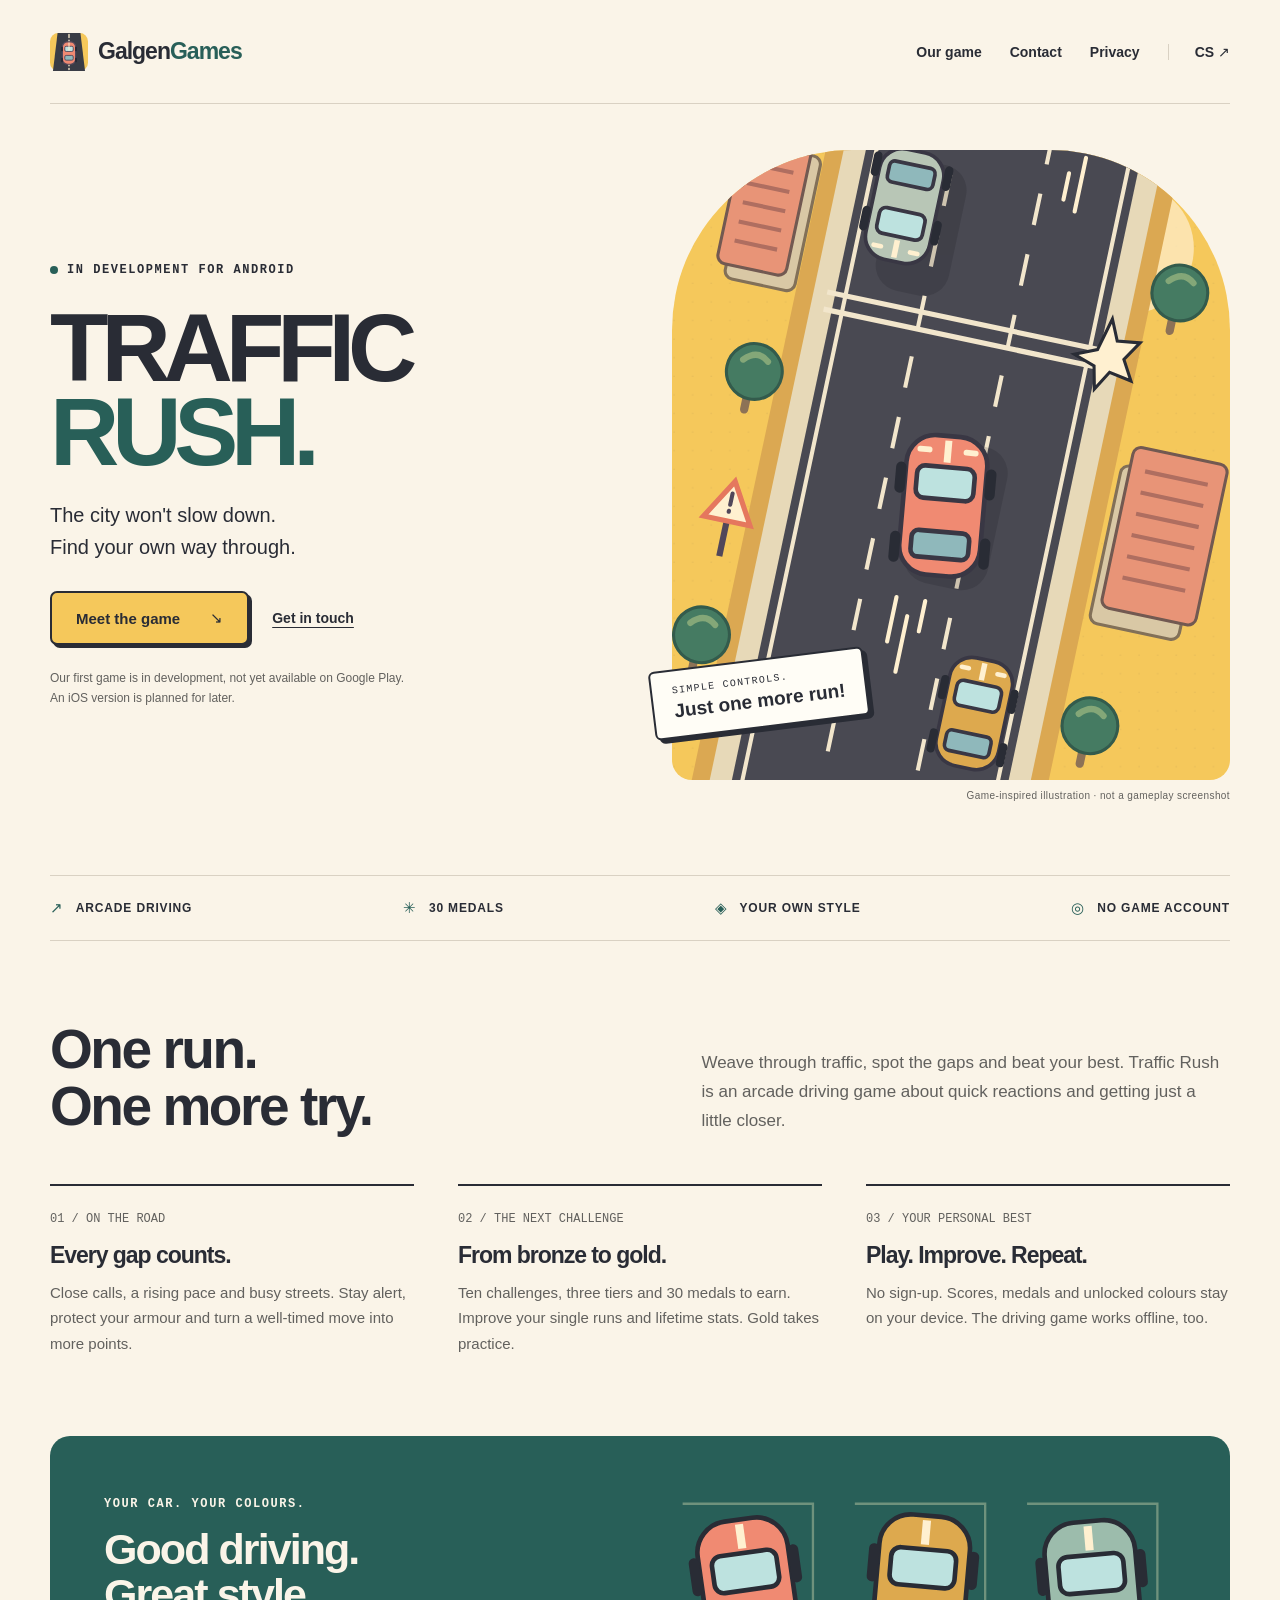
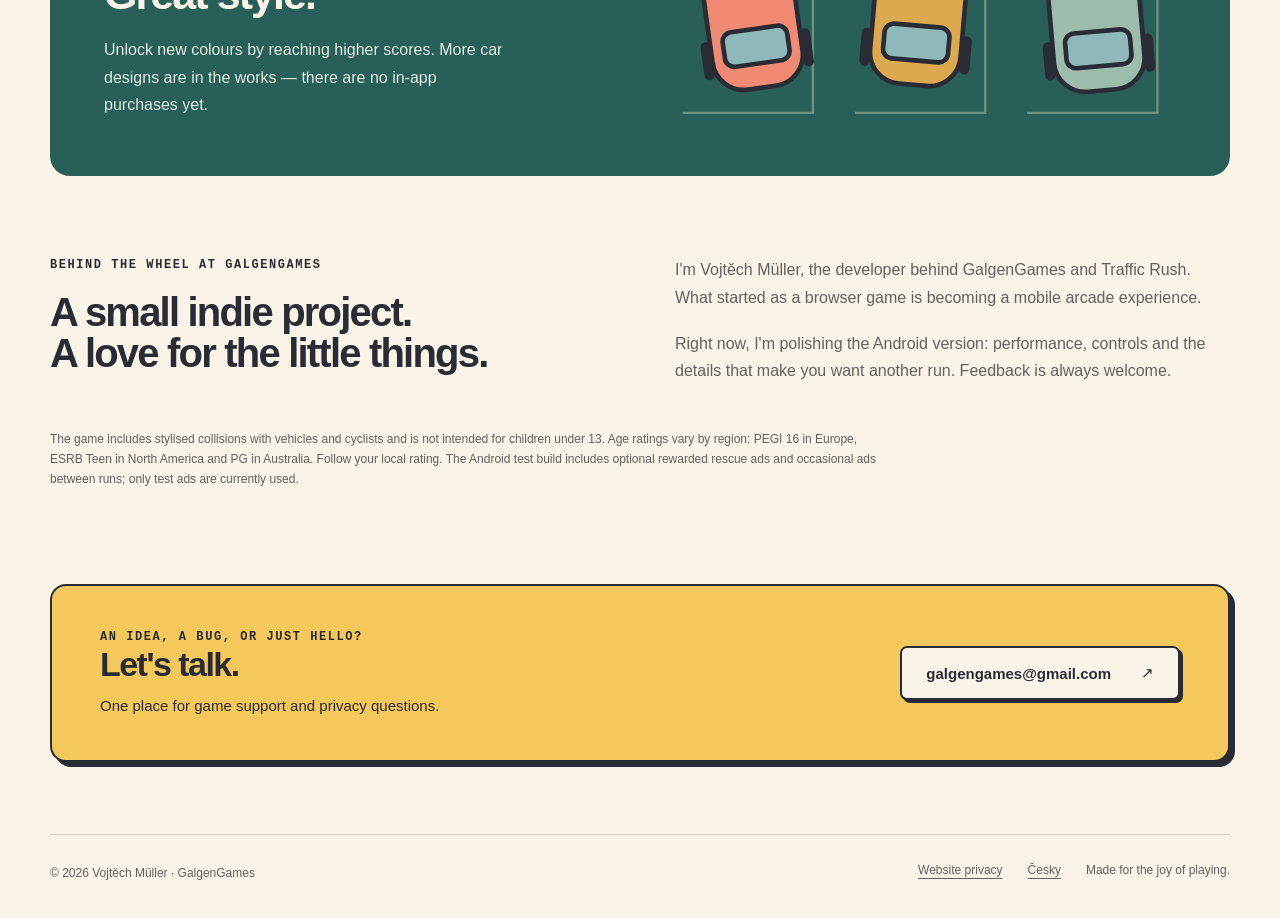
==== en/index.html @ c5737951 "Publish GalgenGames website with Czech and English pages" ====
<!doctype html>
<html lang="en">
<head>
  <meta charset="utf-8"><meta name="viewport" content="width=device-width,initial-scale=1">
  <title>GalgenGames — Traffic Rush</title>
  <meta name="description" content="Traffic Rush by GalgenGames. Quick arcade driving, close calls and 30 medals to earn. In development for Android.">
  <meta name="robots" content="index,follow"><meta name="theme-color" content="#faf4e8">
  <link rel="icon" href="../assets/icon.svg" type="image/svg+xml"><link rel="stylesheet" href="../assets/site.css">
  <link rel="alternate" hreflang="cs" href="../"><link rel="alternate" hreflang="en" href="./">
</head>
<body>
  <a class="skip" href="#main">Skip to content</a>
  <header class="site-header wrap"><a class="brand" href="./" aria-label="GalgenGames — home"><img src="../assets/icon.svg" width="38" height="38" alt=""><span>Galgen<span>Games</span></span></a><nav class="nav" aria-label="Main navigation"><a class="desktop-link" href="#game">Our game</a><a href="#contact">Contact</a><a class="desktop-link" href="privacy/">Privacy</a><a class="language" href="../" lang="cs" hreflang="cs" aria-label="Česká verze">CS ↗</a></nav></header>
  <main id="main">
    <section class="hero wrap" aria-labelledby="game-title"><div class="hero-copy"><div class="eyebrow status">In development for Android</div><h1 id="game-title">TRAFFIC<span>RUSH.</span></h1><p class="lead">The city won't slow down.<br>Find your own way through.</p><div class="hero-actions"><a class="button" href="#game">Meet the game <span aria-hidden="true">↘</span></a><a class="text-link" href="#contact">Get in touch</a></div><p class="release-note">Our first game is in development, not yet available on Google Play. An iOS version is planned for later.</p></div><figure class="hero-visual"><img src="../assets/road.svg" width="540" height="610" alt="Illustration of a coral-coloured car weaving through traffic on a city street."><div class="art-label" aria-hidden="true"><small>SIMPLE CONTROLS.</small>Just one more run!</div><figcaption>Game-inspired illustration · not a gameplay screenshot</figcaption></figure></section>
    <div class="ticker wrap" aria-label="Game features"><span><i aria-hidden="true">↗</i> Arcade driving</span><span><i aria-hidden="true">✳</i> 30 medals</span><span><i aria-hidden="true">◈</i> Your own style</span><span><i aria-hidden="true">◎</i> No game account</span></div>
    <section class="section wrap" id="game" aria-labelledby="about-game"><div class="intro"><h2 id="about-game">One run.<br>One more try.</h2><p>Weave through traffic, spot the gaps and beat your best. Traffic Rush is an arcade driving game about quick reactions and getting just a little closer.</p></div><div class="features"><article class="feature"><span class="number">01 / ON THE ROAD</span><h3>Every gap counts.</h3><p>Close calls, a rising pace and busy streets. Stay alert, protect your armour and turn a well-timed move into more points.</p></article><article class="feature"><span class="number">02 / THE NEXT CHALLENGE</span><h3>From bronze to gold.</h3><p>Ten challenges, three tiers and 30 medals to earn. Improve your single runs and lifetime stats. Gold takes practice.</p></article><article class="feature"><span class="number">03 / YOUR PERSONAL BEST</span><h3>Play. Improve. Repeat.</h3><p>No sign-up. Scores, medals and unlocked colours stay on your device. The driving game works offline, too.</p></article></div></section>
    <section class="garage wrap" aria-labelledby="garage-title"><div><div class="eyebrow">Your car. Your colours.</div><h2 id="garage-title">Good driving.<br>Great style.</h2><p>Unlock new colours by reaching higher scores. More car designs are in the works — there are no in-app purchases yet.</p></div><img class="garage-art" src="../assets/garage.svg" width="440" height="210" loading="lazy" alt="Three cars in coral, gold and green."></section>
    <section class="section wrap" aria-labelledby="studio-title"><div class="about"><div><div class="eyebrow">Behind the wheel at GalgenGames</div><h2 id="studio-title">A small indie project.<br>A love for the little things.</h2></div><div><p>I'm Vojtěch Müller, the developer behind GalgenGames and Traffic Rush. What started as a browser game is becoming a mobile arcade experience.</p><p>Right now, I'm polishing the Android version: performance, controls and the details that make you want another run. Feedback is always welcome.</p></div></div><p class="rating-note">The game includes stylised collisions with vehicles and cyclists and is not intended for children under 13. Age ratings vary by region: PEGI 16 in Europe, ESRB Teen in North America and PG in Australia. Follow your local rating. The Android test build includes optional rewarded rescue ads and occasional ads between runs; only test ads are currently used.</p></section>
    <section class="contact wrap" id="contact" aria-labelledby="contact-title"><div><div class="eyebrow">An idea, a bug, or just hello?</div><h2 id="contact-title">Let's talk.</h2><p>One place for game support and privacy questions.</p></div><a class="button" href="mailto:galgengames@gmail.com">galgengames@gmail.com <span aria-hidden="true">↗</span></a></section>
  </main>
  <footer class="site-footer wrap"><p>© 2026 Vojtěch Müller · GalgenGames</p><div class="footer-links"><a href="privacy/">Website privacy</a><a href="../" lang="cs" hreflang="cs">Česky</a><span>Made for the joy of playing.</span></div></footer>
</body>
</html>
---- assets/site.css ----
@charset "UTF-8";
:root{--paper:#faf4e8;--ink:#292c35;--muted:#62615e;--gold:#f5c85b;--coral:#ed886f;--teal:#285f58;--line:#d9d1c3;--white:#fffdf6;color-scheme:light;font-family:"Trebuchet MS",Arial,sans-serif;color:var(--ink);background:var(--paper);font-synthesis:none}
*{box-sizing:border-box}html{scroll-behavior:smooth;scroll-padding-top:24px}body{margin:0}a{color:inherit;text-underline-offset:4px}a:hover{text-decoration-thickness:2px}a:focus-visible,summary:focus-visible{outline:3px solid var(--teal);outline-offset:6px}img{max-width:100%;height:auto;display:block}p{line-height:1.7;margin:0 0 1.2em}h1,h2,h3{margin:0;line-height:1.04;letter-spacing:-.045em}button,a{-webkit-tap-highlight-color:transparent}.wrap{width:min(1180px,calc(100% - 80px));margin-inline:auto}.skip{position:absolute;left:16px;top:-80px;background:var(--ink);color:white;padding:12px;z-index:9}.skip:focus{top:10px}.site-header{min-height:104px;display:flex;align-items:center;justify-content:space-between;gap:28px;border-bottom:1px solid var(--line)}.brand{font-size:23px;font-weight:900;letter-spacing:-1px;display:flex;align-items:center;gap:10px;text-decoration:none;white-space:nowrap}.brand img{width:38px;height:38px}.brand span span{color:var(--teal)}.nav{display:flex;align-items:center;gap:28px;font-size:14px;font-weight:700}.nav a{text-decoration:none}.nav a:hover{text-decoration:underline}.language{border-left:1px solid var(--line);padding-left:26px}.eyebrow{font-family:Consolas,"Courier New",monospace;font-size:12px;font-weight:700;letter-spacing:.13em;line-height:1.6;text-transform:uppercase}.status{display:inline-flex;align-items:center;gap:9px}.status:before{content:"";width:8px;height:8px;border-radius:50%;background:var(--teal)}.hero{display:grid;grid-template-columns:1.05fr 1fr;align-items:center;gap:26px;padding-top:46px;padding-bottom:56px}.hero-copy{padding-block:26px}.hero h1{font-family:"Arial Black","Trebuchet MS",sans-serif;font-size:clamp(70px,7.5vw,108px);font-weight:900;letter-spacing:-.075em;line-height:.87;margin:26px 0}.hero h1 span{display:block;color:var(--teal)}.hero .lead{font-size:20px;line-height:1.6;max-width:435px;margin-bottom:28px}.hero-actions{display:flex;align-items:center;gap:23px;flex-wrap:wrap}.button{display:inline-flex;gap:30px;justify-content:space-between;align-items:center;min-height:54px;padding:15px 24px;border:2px solid var(--ink);background:var(--gold);border-radius:7px;font-size:15px;font-weight:700;text-decoration:none;box-shadow:3px 3px 0 var(--ink);transition:transform .15s,box-shadow .15s}.button:hover{transform:translate(-1px,-1px);box-shadow:4px 4px 0 var(--ink);text-decoration:none}.text-link{font-size:14px;font-weight:700}.release-note{font-size:12px;color:var(--muted);margin-top:23px;margin-bottom:0;max-width:360px}.hero-visual{position:relative;padding:0 0 18px 5px;margin:0}.hero-visual img{width:100%;border-radius:180px 180px 20px 20px}.hero-visual figcaption{text-align:right;font-size:10px;letter-spacing:.04em;color:var(--muted);margin-top:10px}.art-label{position:absolute;left:-16px;bottom:91px;transform:rotate(-7deg);border:2px solid var(--ink);border-radius:6px;padding:14px 20px;background:var(--white);box-shadow:4px 4px 0 var(--ink);font-weight:900;font-size:19px;line-height:1.1}.art-label small{display:block;font:10px Consolas,monospace;letter-spacing:.13em;margin-bottom:5px}.ticker{display:flex;justify-content:space-between;gap:20px;flex-wrap:wrap;border-block:1px solid var(--line);padding:23px 0;font-size:12px;font-weight:700;letter-spacing:.07em;text-transform:uppercase}.ticker span{display:flex;align-items:center;gap:12px}.ticker i{font-size:15px;color:var(--teal);font-style:normal}.section{padding-block:80px}.intro{display:grid;grid-template-columns:1.1fr 1fr;gap:70px;align-items:end;margin-bottom:48px}.intro h2{font-size:clamp(36px,4.3vw,56px)}.intro p{color:var(--muted);margin:0;font-size:17px}.features{display:grid;grid-template-columns:repeat(3,1fr);gap:44px}.feature{border-top:2px solid var(--ink);padding-top:22px}.feature .number{font-family:Consolas,monospace;font-size:12px;color:var(--muted)}.feature h3{font-size:23px;margin:18px 0 12px}.feature p{font-size:15px;color:var(--muted);margin:0}.garage{border-radius:20px;background:var(--teal);color:var(--paper);padding:48px 54px;display:grid;grid-template-columns:1fr 1fr;align-items:center;gap:48px}.garage h2{font-size:43px;margin:13px 0 20px}.garage p{font-size:16px;max-width:410px;margin:0;color:#e2ece1}.garage-art{width:100%}.about{display:grid;grid-template-columns:1fr 1fr;gap:70px}.about h2{font-size:40px;margin-top:16px}.about p{color:var(--muted)}.contact{background:var(--gold);border:2px solid var(--ink);border-radius:16px;padding:42px 48px;display:flex;justify-content:space-between;align-items:center;gap:30px;box-shadow:5px 5px 0 var(--ink);margin-bottom:72px}.contact h2{font-size:34px;margin-bottom:10px}.contact p{margin:0;font-size:15px}.contact .button{background:var(--paper);white-space:nowrap}.site-footer{border-top:1px solid var(--line);padding-block:28px 34px;display:flex;justify-content:space-between;gap:25px;align-items:start;font-size:12px;color:var(--muted)}.site-footer p{margin:0}.footer-links{display:flex;gap:25px;flex-wrap:wrap}.rating-note{font-size:12px;line-height:1.7;color:var(--muted);margin-top:25px;max-width:830px}.draft-banner{background:#fce6be;border-left:4px solid #a16d00;padding:17px 21px;border-radius:0 7px 7px 0;font-size:14px;line-height:1.65;margin:28px 0}.draft-banner strong{display:block}.policy-head{padding-top:55px;max-width:860px}.policy-head h1{font-size:clamp(36px,5vw,60px);line-height:1.08;margin:20px 0}.policy-head .meta{color:var(--muted);font-size:13px}.policy-layout{display:grid;grid-template-columns:215px minmax(0,760px);gap:65px;padding:22px 0 70px}.policy-nav{align-self:start;position:sticky;top:24px;font-size:13px;line-height:1.55}.policy-nav p{font-weight:700;margin-bottom:14px}.policy-nav a{display:block;margin:0 0 12px;color:var(--muted);text-decoration:none}.policy-nav a:hover{color:var(--ink);text-decoration:underline}.policy-content section{margin-bottom:36px;scroll-margin-top:24px}.policy-content h2{font-size:25px;line-height:1.2;margin-bottom:16px;letter-spacing:-.025em}.policy-content p,.policy-content li{font-size:15px;line-height:1.85}.policy-content ul{padding-left:22px}.policy-content li{margin-bottom:9px}.policy-content a{color:var(--teal);overflow-wrap:anywhere}.policy-content code{font-size:13px;overflow-wrap:anywhere}.policy-content .summary{background:#eee9da;padding:24px 28px;border-radius:12px;margin-bottom:35px}.summary p:last-child{margin-bottom:0}.policy-content .review-note{border-left:3px solid var(--coral);padding-left:17px;color:var(--muted);font-size:14px}.contact-details{font-style:normal;font-size:15px;line-height:1.85}.not-found{padding-block:90px;max-width:700px}.not-found h1{font-size:64px;margin:20px 0}.not-found p{font-size:19px;margin-bottom:32px}
@media(min-width:1450px){.hero{gap:60px}.hero h1{font-size:112px}}
@media(max-width:900px){.wrap{width:calc(100% - 48px)}.nav{gap:18px}.hero{gap:24px}.hero h1{font-size:76px}.hero .lead{font-size:18px}.art-label{font-size:15px;padding:12px}.intro,.about{gap:36px}.features{gap:25px}.garage{gap:25px;padding:36px}.garage h2{font-size:35px}.contact{padding:30px;align-items:start;flex-direction:column}.policy-layout{grid-template-columns:175px minmax(0,1fr);gap:30px}}
@media(max-width:650px){.wrap{width:calc(100% - 40px)}.site-header{min-height:86px;gap:15px;flex-wrap:wrap;padding-block:19px}.brand{font-size:21px}.brand img{width:32px;height:32px}.nav{font-size:12px;gap:14px}.nav .desktop-link{display:none}.language{padding-left:14px}.hero{grid-template-columns:1fr;padding-top:24px;gap:28px;padding-bottom:35px}.hero-copy{padding:12px 0 0}.hero h1{font-size:clamp(72px,18vw,100px);margin:22px 0}.hero .lead{font-size:18px;max-width:430px}.hero-visual{width:min(430px,100%);justify-self:center;padding-left:8px}.hero-visual img{border-radius:150px 150px 18px 18px}.art-label{left:0;bottom:72px;font-size:18px}.hero-actions{gap:20px}.ticker{display:grid;grid-template-columns:1fr 1fr;gap:17px;font-size:10px;padding-block:22px}.ticker span{gap:7px}.section{padding-block:52px}.intro,.about{grid-template-columns:1fr;gap:24px}.intro{margin-bottom:32px}.intro h2,.about h2{font-size:38px}.intro p{font-size:16px}.features{grid-template-columns:1fr;gap:30px}.feature{padding-top:15px}.feature h3{margin-top:12px}.garage{grid-template-columns:1fr;padding:30px 25px;gap:30px}.garage h2{font-size:37px}.garage-art{max-width:380px;justify-self:center}.contact{padding:28px 24px;margin-bottom:48px;gap:25px}.contact h2{font-size:30px}.contact .button{font-size:13px;gap:16px;white-space:normal;overflow-wrap:anywhere}.site-footer{flex-direction:column;gap:15px}.policy-head{padding-top:32px}.policy-head h1{font-size:39px}.policy-layout{grid-template-columns:1fr;gap:26px;padding-top:5px}.policy-nav{position:static;display:flex;flex-wrap:wrap;gap:9px 19px;border-bottom:1px solid var(--line);padding-bottom:17px}.policy-nav p{width:100%;margin:0}.policy-nav a{margin:0}.policy-content .summary{padding:20px}.policy-content h2{font-size:23px}.policy-content p,.policy-content li{font-size:15px}.not-found h1{font-size:50px}}
@media(prefers-reduced-motion:reduce){html{scroll-behavior:auto}.button{transition:none}}
@media(max-width:650px){.hero{grid-template-columns:minmax(0,1fr)}.hero h1{font-size:clamp(60px,18vw,100px)}}
@media(max-width:380px){.contact .button{font-size:12px;padding:14px 12px;gap:8px;letter-spacing:-.03em}}
@media print{.site-header,.policy-nav,.site-footer,.skip{display:none}.wrap{width:100%}.policy-layout{display:block}.policy-head{padding-top:0}a{color:inherit}.policy-content section{break-inside:avoid}}
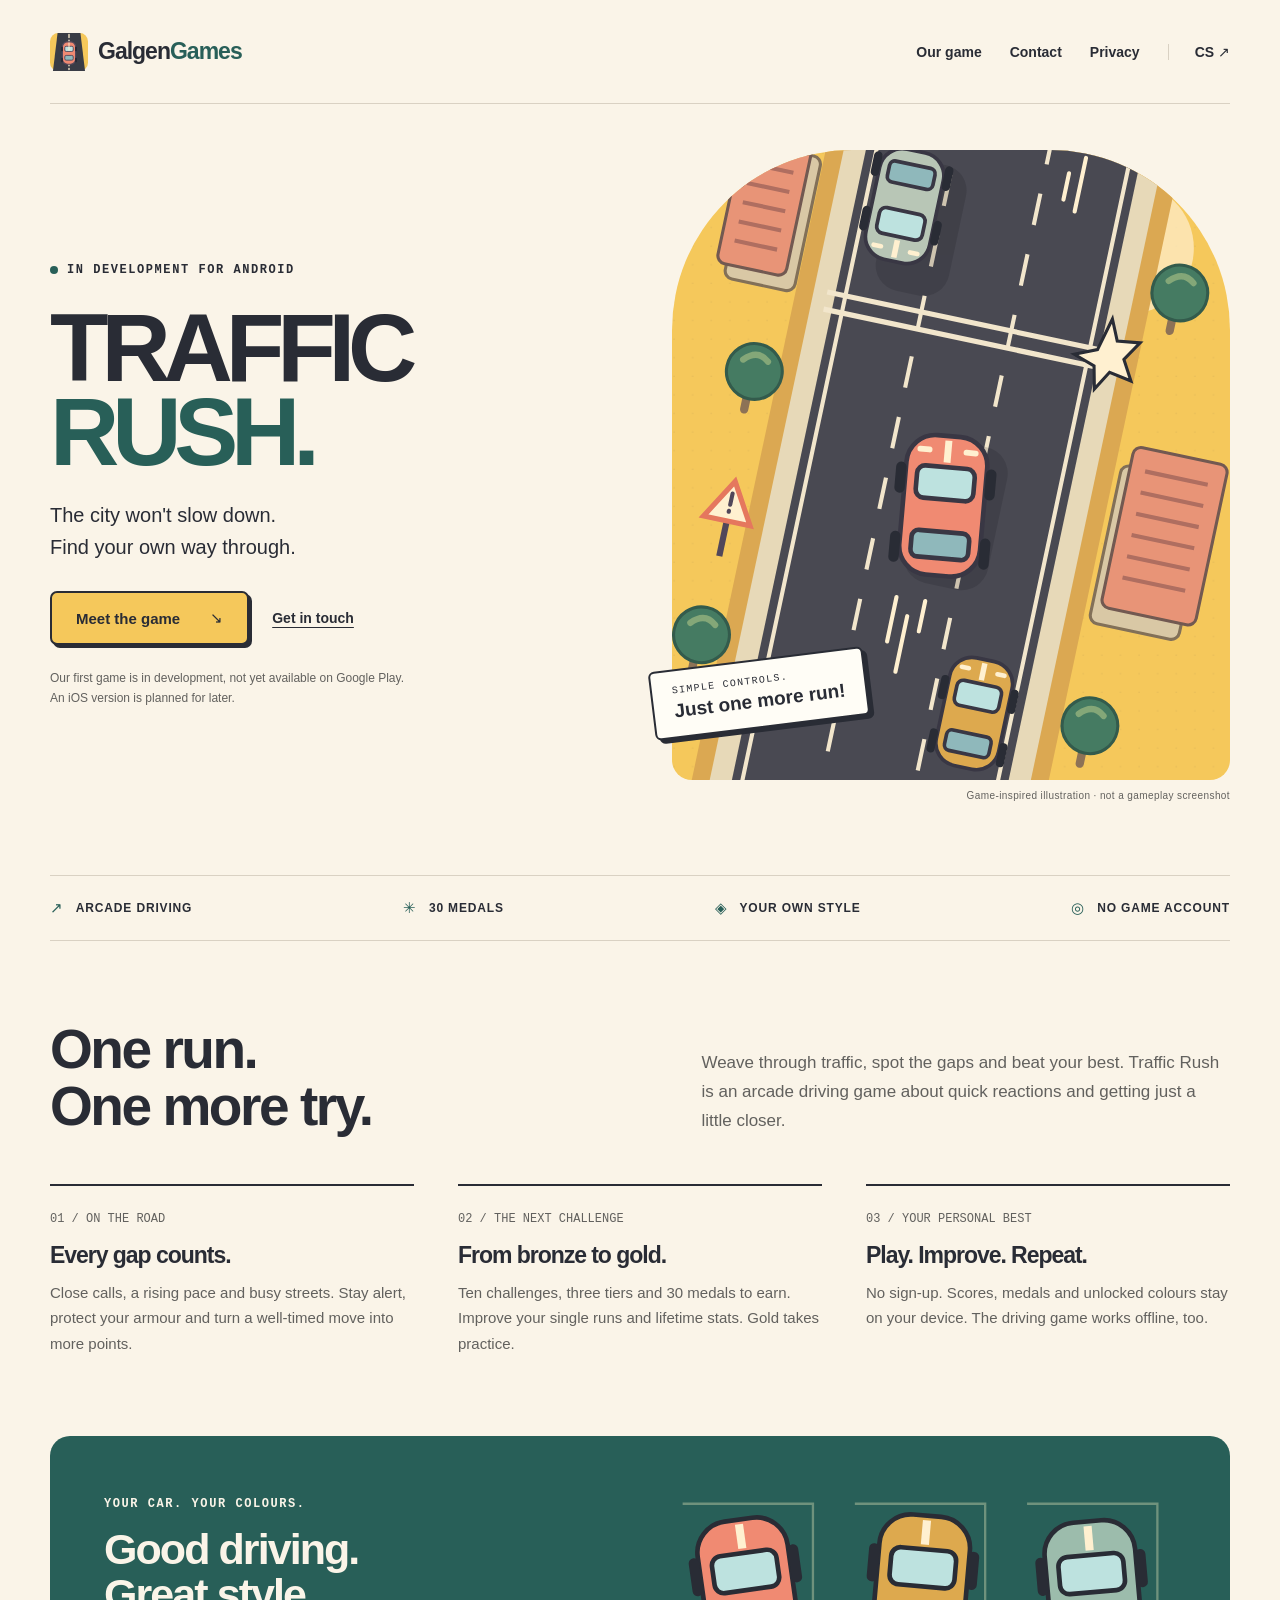
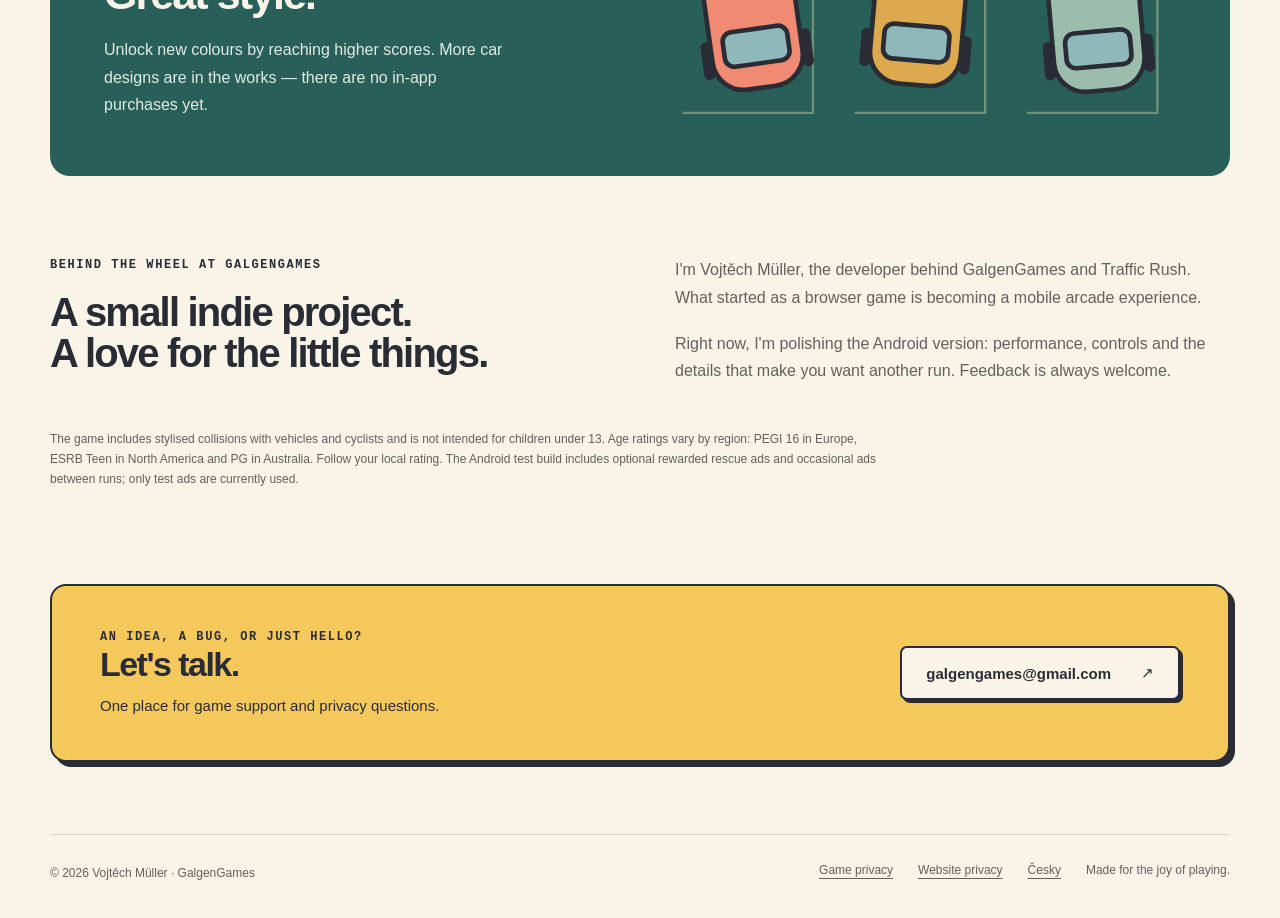
==== commit 0f5f588d: "Publish approved Traffic Rush app privacy policies" ====
--- a/en/index.html
+++ b/en/index.html
@@ -19,6 +19,6 @@
     <section class="section wrap" aria-labelledby="studio-title"><div class="about"><div><div class="eyebrow">Behind the wheel at GalgenGames</div><h2 id="studio-title">A small indie project.<br>A love for the little things.</h2></div><div><p>I'm Vojtěch Müller, the developer behind GalgenGames and Traffic Rush. What started as a browser game is becoming a mobile arcade experience.</p><p>Right now, I'm polishing the Android version: performance, controls and the details that make you want another run. Feedback is always welcome.</p></div></div><p class="rating-note">The game includes stylised collisions with vehicles and cyclists and is not intended for children under 13. Age ratings vary by region: PEGI 16 in Europe, ESRB Teen in North America and PG in Australia. Follow your local rating. The Android test build includes optional rewarded rescue ads and occasional ads between runs; only test ads are currently used.</p></section>
     <section class="contact wrap" id="contact" aria-labelledby="contact-title"><div><div class="eyebrow">An idea, a bug, or just hello?</div><h2 id="contact-title">Let's talk.</h2><p>One place for game support and privacy questions.</p></div><a class="button" href="mailto:galgengames@gmail.com">galgengames@gmail.com <span aria-hidden="true">↗</span></a></section>
   </main>
-  <footer class="site-footer wrap"><p>© 2026 Vojtěch Müller · GalgenGames</p><div class="footer-links"><a href="privacy/">Website privacy</a><a href="../" lang="cs" hreflang="cs">Česky</a><span>Made for the joy of playing.</span></div></footer>
+  <footer class="site-footer wrap"><p>© 2026 Vojtěch Müller · GalgenGames</p><div class="footer-links"><a href="traffic-rush/privacy/">Game privacy</a><a href="privacy/">Website privacy</a><a href="../" lang="cs" hreflang="cs">Česky</a><span>Made for the joy of playing.</span></div></footer>
 </body>
 </html>
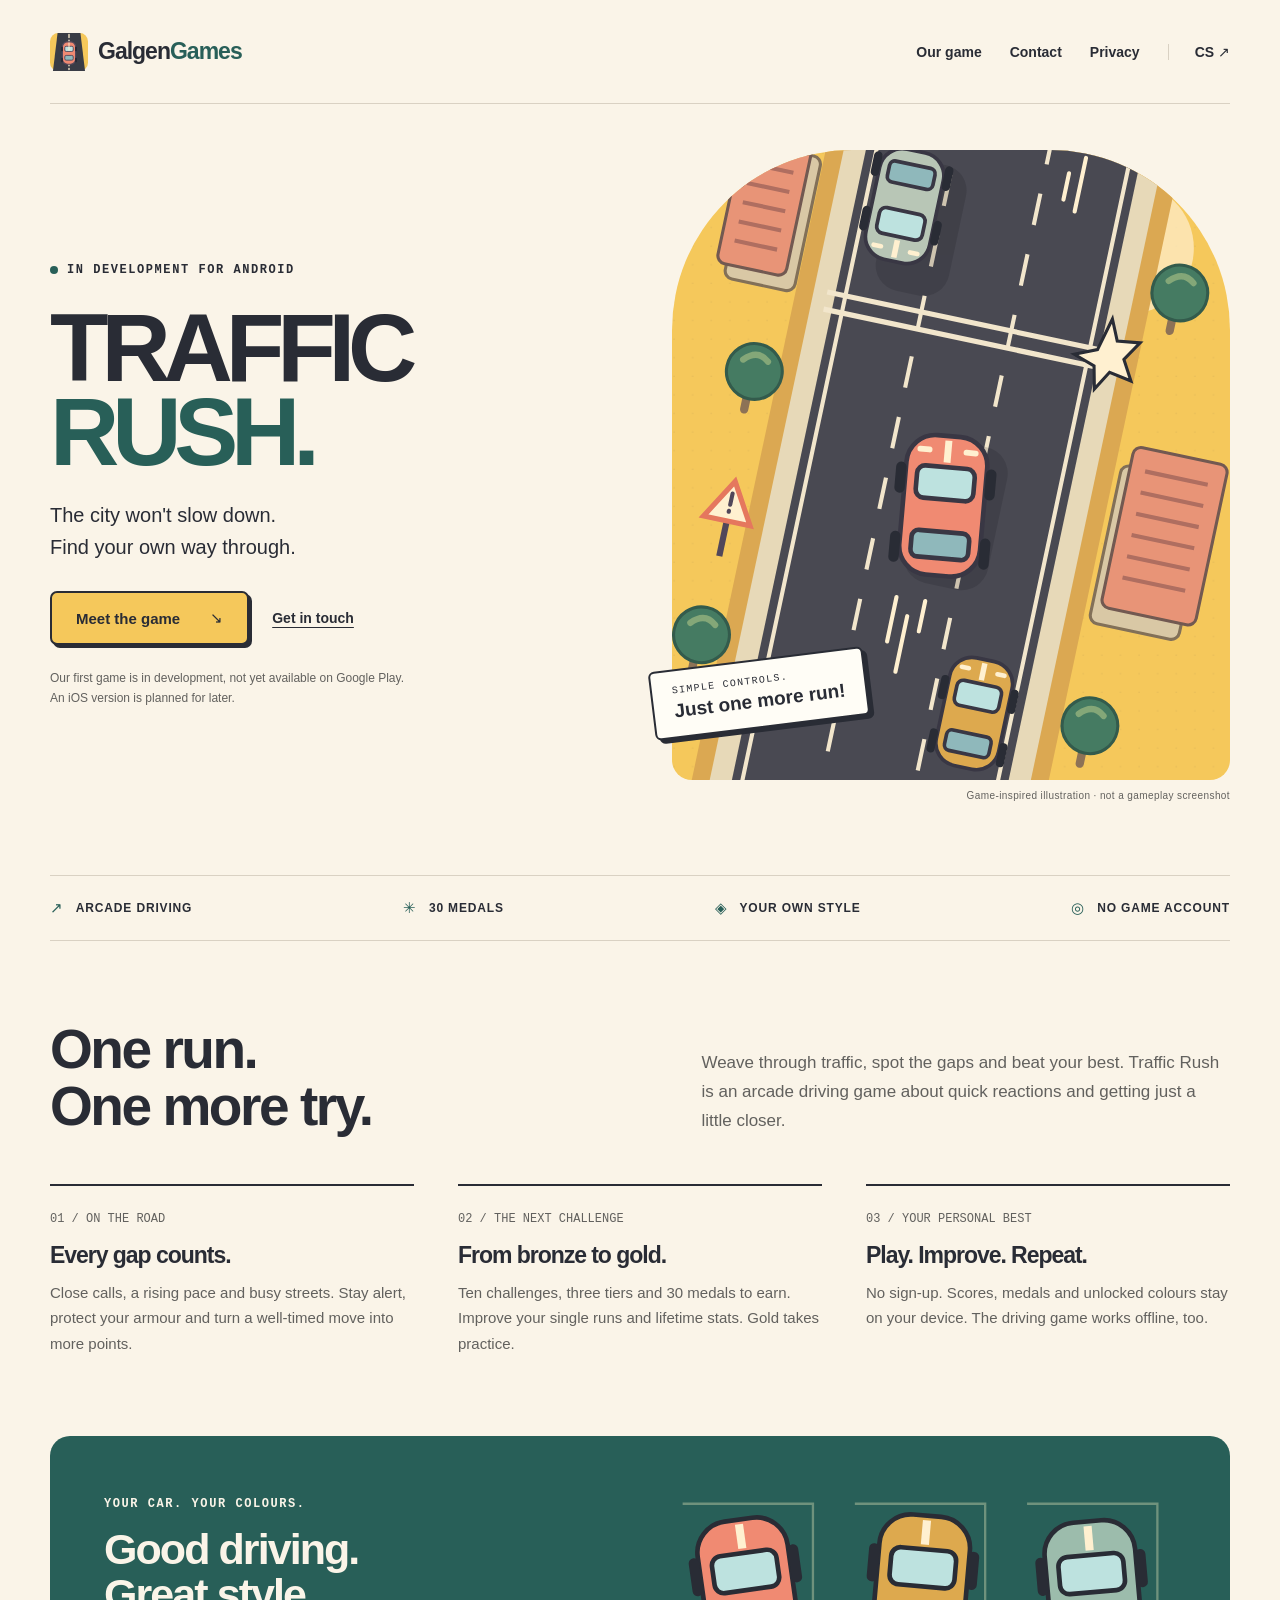
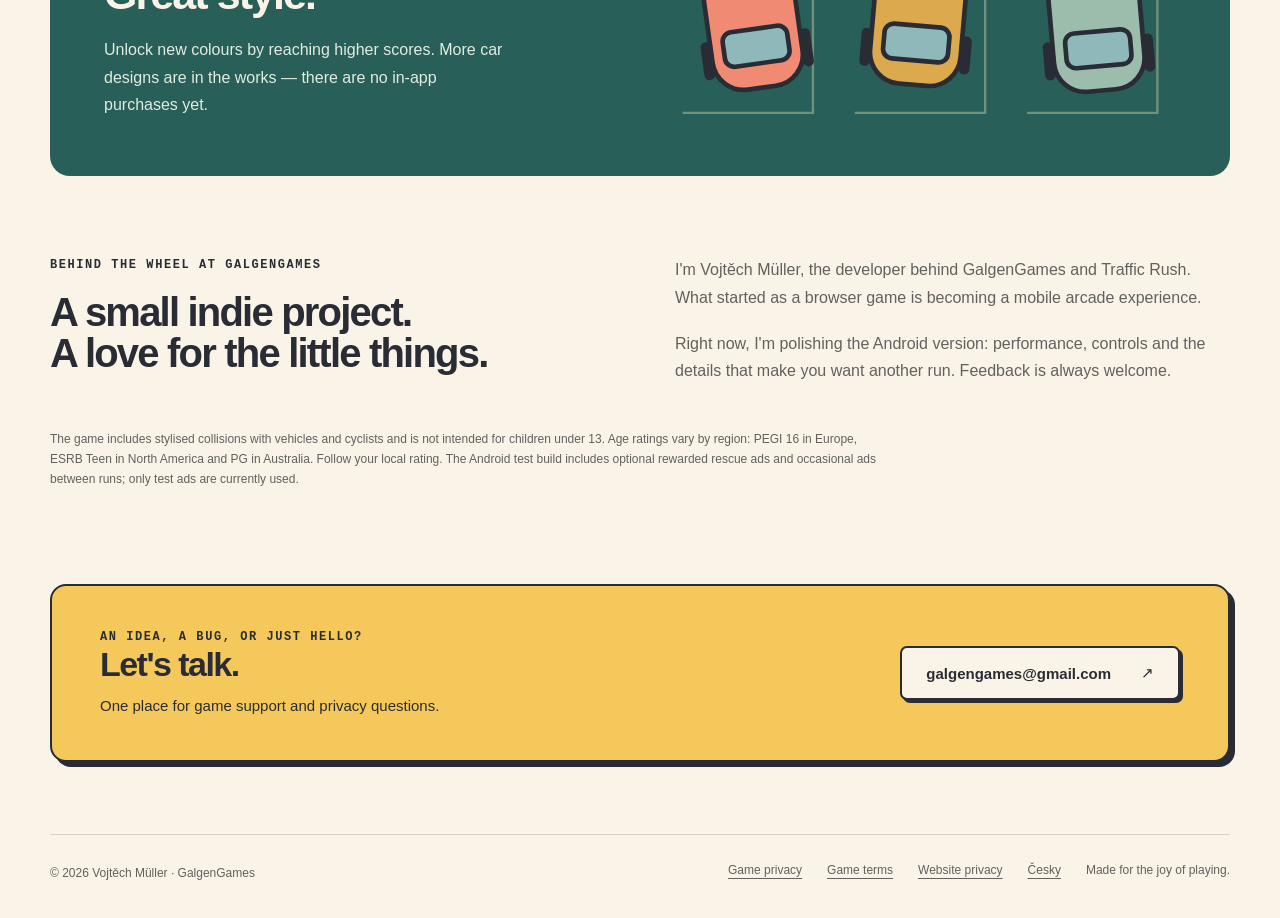
==== commit 05d42417: "Publish approved Traffic Rush terms and no-ads privacy for 2.5.0" ====
--- a/en/index.html
+++ b/en/index.html
@@ -19,6 +19,6 @@
     <section class="section wrap" aria-labelledby="studio-title"><div class="about"><div><div class="eyebrow">Behind the wheel at GalgenGames</div><h2 id="studio-title">A small indie project.<br>A love for the little things.</h2></div><div><p>I'm Vojtěch Müller, the developer behind GalgenGames and Traffic Rush. What started as a browser game is becoming a mobile arcade experience.</p><p>Right now, I'm polishing the Android version: performance, controls and the details that make you want another run. Feedback is always welcome.</p></div></div><p class="rating-note">The game includes stylised collisions with vehicles and cyclists and is not intended for children under 13. Age ratings vary by region: PEGI 16 in Europe, ESRB Teen in North America and PG in Australia. Follow your local rating. The Android test build includes optional rewarded rescue ads and occasional ads between runs; only test ads are currently used.</p></section>
     <section class="contact wrap" id="contact" aria-labelledby="contact-title"><div><div class="eyebrow">An idea, a bug, or just hello?</div><h2 id="contact-title">Let's talk.</h2><p>One place for game support and privacy questions.</p></div><a class="button" href="mailto:galgengames@gmail.com">galgengames@gmail.com <span aria-hidden="true">↗</span></a></section>
   </main>
-  <footer class="site-footer wrap"><p>© 2026 Vojtěch Müller · GalgenGames</p><div class="footer-links"><a href="traffic-rush/privacy/">Game privacy</a><a href="privacy/">Website privacy</a><a href="../" lang="cs" hreflang="cs">Česky</a><span>Made for the joy of playing.</span></div></footer>
+  <footer class="site-footer wrap"><p>© 2026 Vojtěch Müller · GalgenGames</p><div class="footer-links"><a href="traffic-rush/privacy/">Game privacy</a><a href="traffic-rush/terms/">Game terms</a><a href="privacy/">Website privacy</a><a href="../" lang="cs" hreflang="cs">Česky</a><span>Made for the joy of playing.</span></div></footer>
 </body>
 </html>
